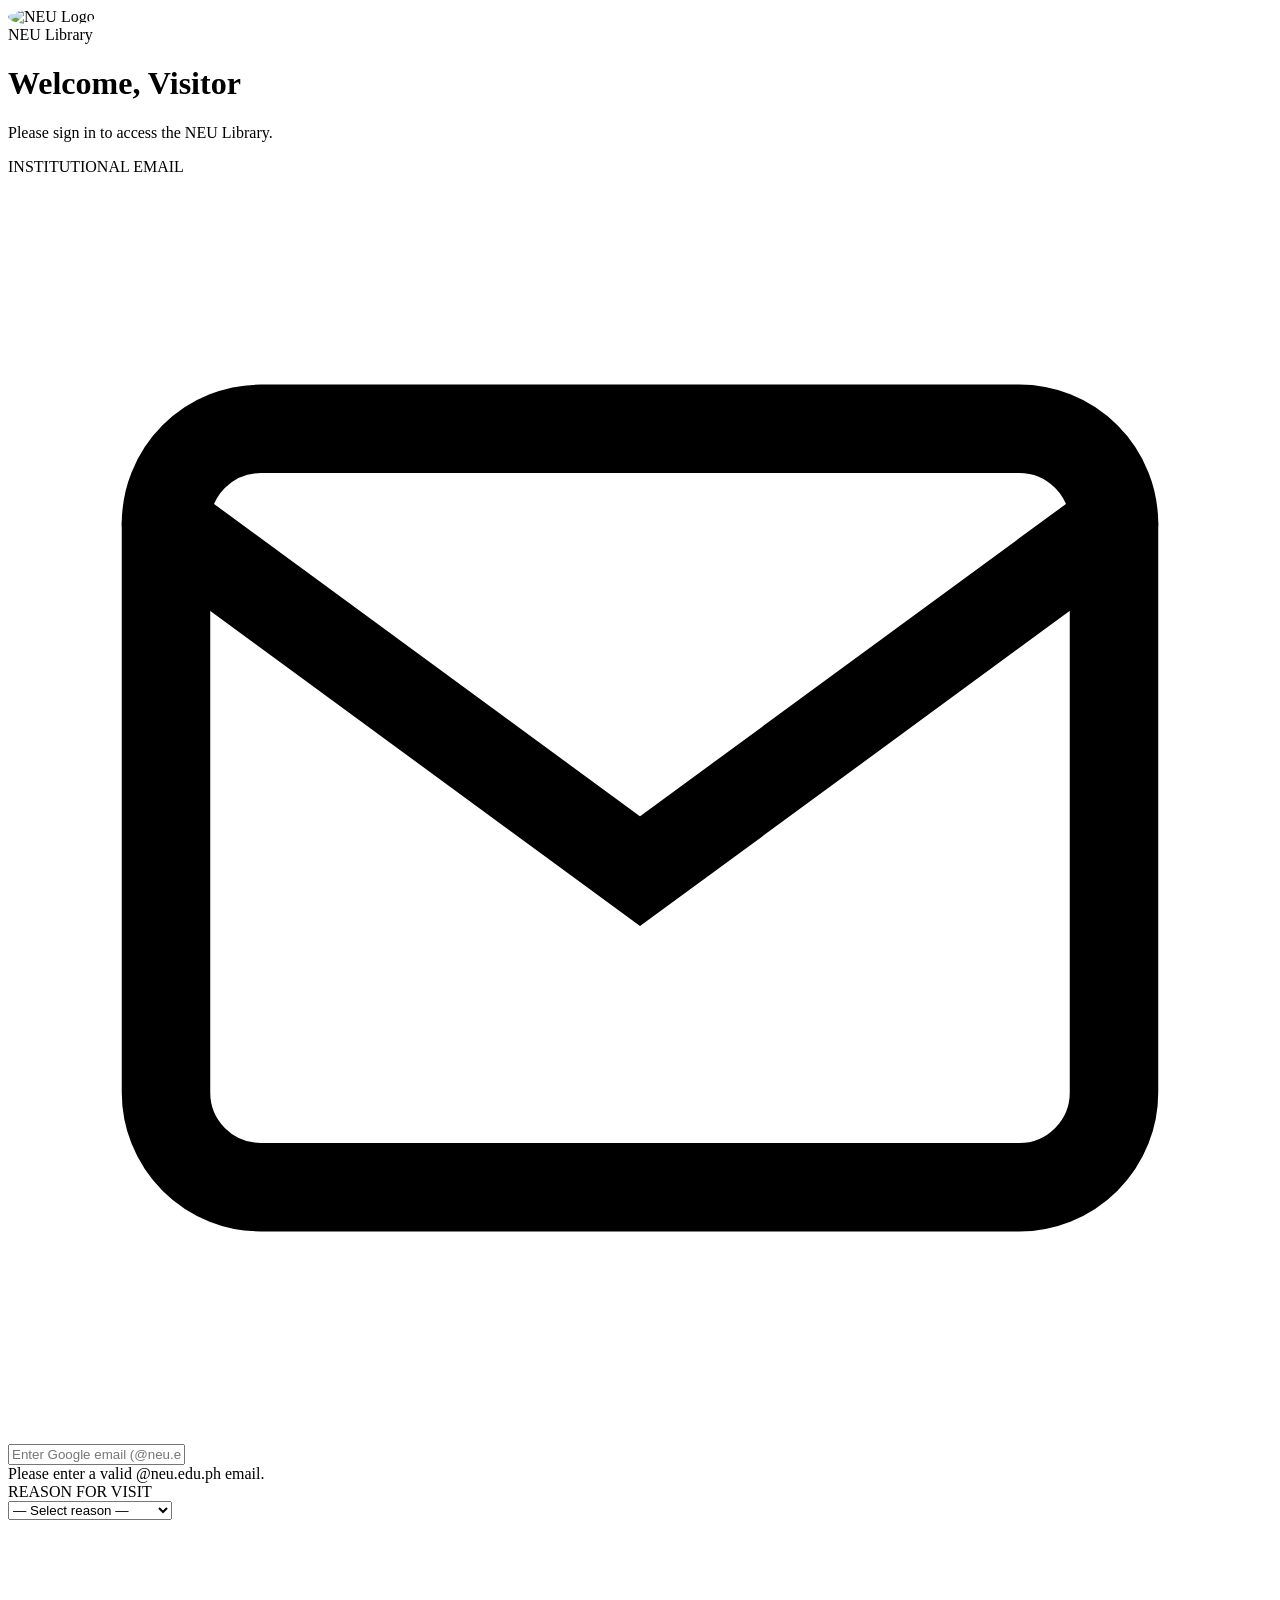
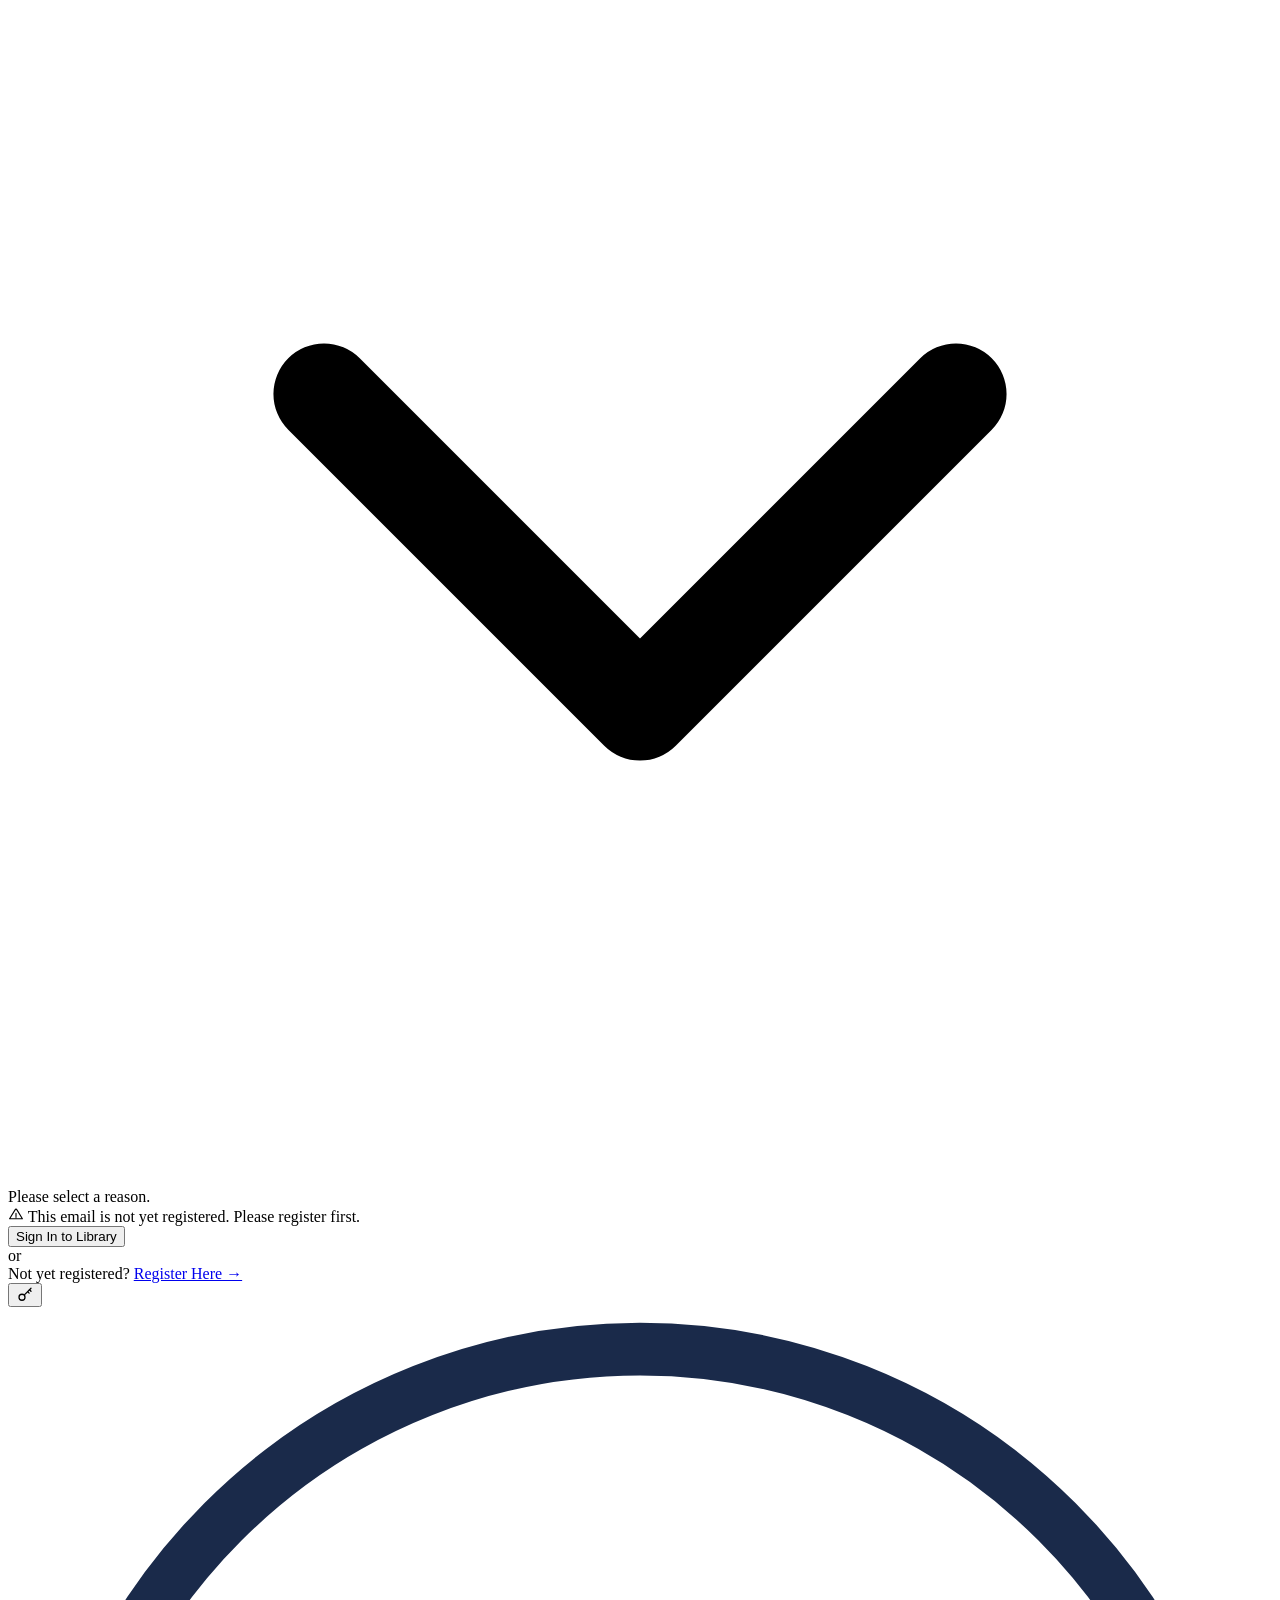
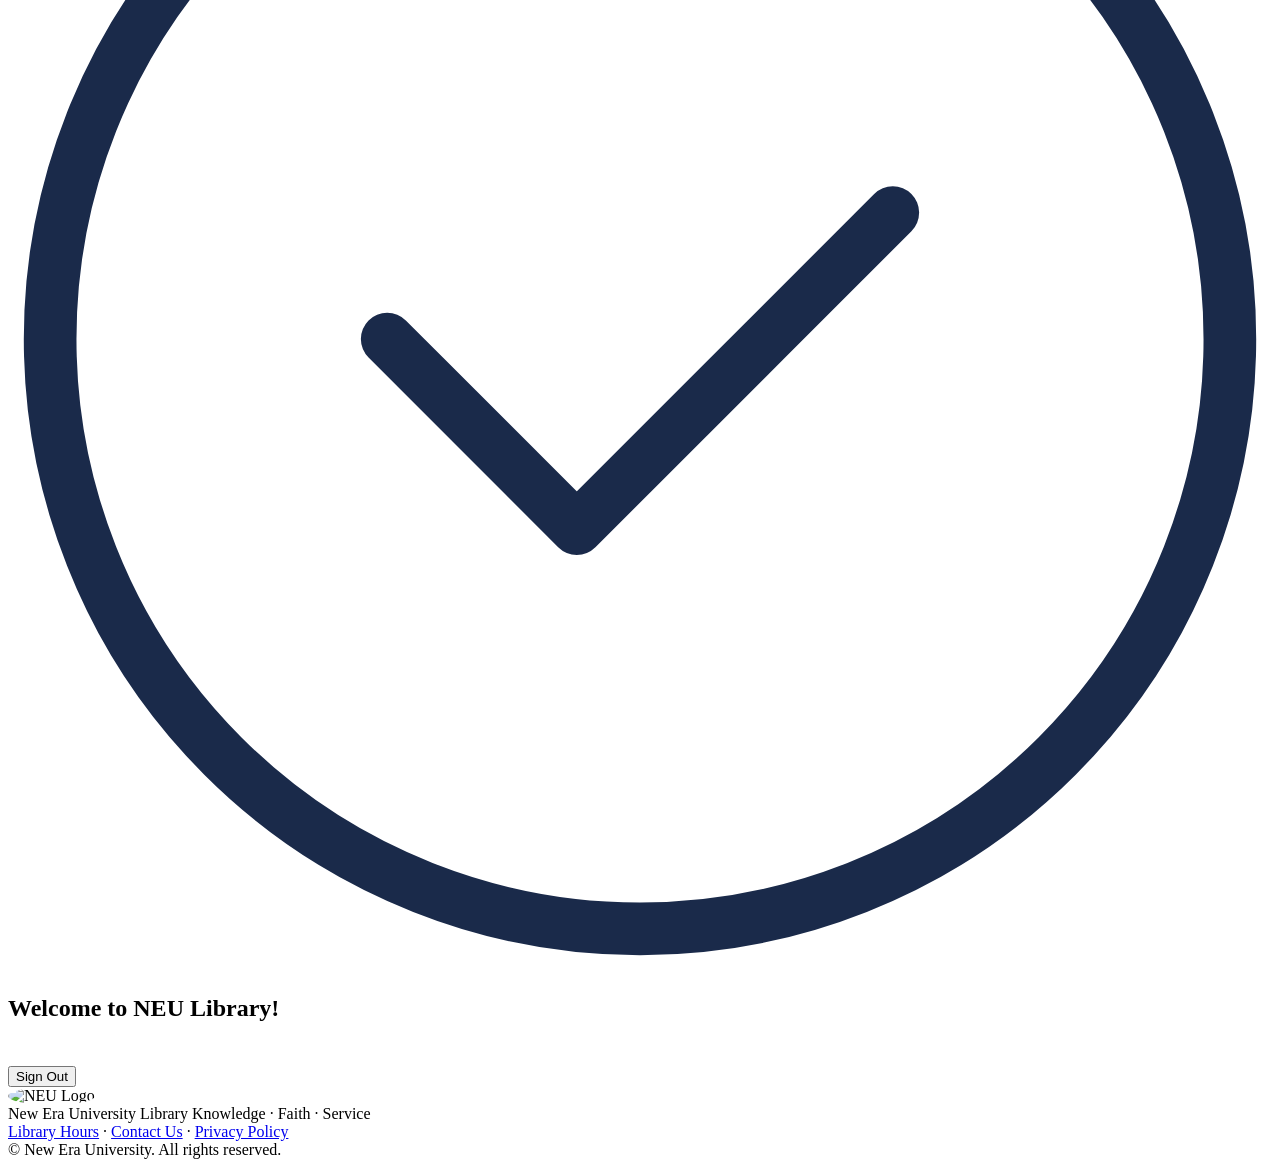
==== index.html @ ffec1030 "Update files" ====
<!DOCTYPE html>
<html lang="en">
<head>
  <meta charset="UTF-8" />
  <meta name="viewport" content="width=device-width, initial-scale=1.0"/>
  <title>NEU Library Visitor Log</title>
  <link rel="icon" type="image/png" href="pictures logo/logo.png"/>
  <link href="https://fonts.googleapis.com/css2?family=Playfair+Display:wght@500;700&family=DM+Sans:wght@300;400;500;600&display=swap" rel="stylesheet"/>
  <link rel="stylesheet" href="style.css"/>
</head>
<body>

  <!-- Navbar -->
  <nav class="navbar">
    <div class="nav-brand">
      <div class="nav-logo">
        <img src="pictures logo/logo.png" alt="NEU Logo" style="width:38px;height:38px;object-fit:contain;border-radius:50%;"/>
      </div>
      <span class="nav-title">NEU Library</span>
    </div>
  </nav>

  <!-- Background -->
  <div class="bg-overlay"></div>
  <div class="bg-image"></div>

  <!-- Main Content -->
  <main class="main-content">
    <div class="card" id="loginCard">
      <div class="card-header">
        <h1 class="card-title">Welcome, Visitor</h1>
        <p class="card-subtitle">Please sign in to access the NEU Library.</p>
      </div>

      <div class="form-group">
        <label class="form-label" for="email">INSTITUTIONAL EMAIL</label>
        <div class="input-wrapper">
          <svg class="input-icon" viewBox="0 0 20 20" fill="none">
            <path d="M2.5 5.5A1.5 1.5 0 014 4h12a1.5 1.5 0 011.5 1.5v9A1.5 1.5 0 0116 16H4a1.5 1.5 0 01-1.5-1.5v-9z" stroke="currentColor" stroke-width="1.4"/>
            <path d="M2.5 5.5l7.5 5.5 7.5-5.5" stroke="currentColor" stroke-width="1.4" stroke-linecap="round"/>
          </svg>
          <input
            type="email"
            id="email"
            class="form-input"
            placeholder="Enter Google email (@neu.edu.ph)"
            autocomplete="off"
          />
        </div>
        <span class="error-msg" id="emailError">Please enter a valid @neu.edu.ph email.</span>
      </div>

      <div class="form-group">
        <label class="form-label" for="reason">REASON FOR VISIT</label>
        <div class="select-wrapper">
          <select id="reason" class="form-select">
            <option value="">— Select reason —</option>
            <option value="study">Self-Study</option>
            <option value="research">Research</option>
            <option value="borrow">Book Borrowing</option>
            <option value="return">Book Return</option>
            <option value="group">Group Study</option>
            <option value="internet">Internet Access</option>
            <option value="thesis">Thesis / Capstone Work</option>
          </select>
          <svg class="select-arrow" viewBox="0 0 20 20" fill="none">
            <path d="M5 7.5l5 5 5-5" stroke="currentColor" stroke-width="1.6" stroke-linecap="round" stroke-linejoin="round"/>
          </svg>
        </div>
        <span class="error-msg" id="reasonError">Please select a reason.</span>
      </div>

      <div class="warning-box hidden" id="notRegisteredWarning">
        <svg viewBox="0 0 20 20" fill="none" width="16" height="16" style="flex-shrink:0">
          <path d="M9 4.5L2 16h16L11 4.5a1.15 1.15 0 00-2 0z" stroke="currentColor" stroke-width="1.4" stroke-linejoin="round"/>
          <path d="M10 9v4M10 14.5v.5" stroke="currentColor" stroke-width="1.4" stroke-linecap="round"/>
        </svg>
        <span>This email is not yet registered. Please register first.</span>
      </div>

      <button class="btn-primary" id="signInBtn">
        <span class="btn-text">Sign In to Library</span>
        <span class="btn-spinner" id="spinner"></span>
      </button>

      <div class="divider"><span>or</span></div>

      <div class="register-link">
        Not yet registered? <a href="register.html" class="register-anchor">Register Here →</a>
      </div>

      <button class="btn-secondary" id="adminBtn" title="Admin Dashboard">
        <svg viewBox="0 0 24 24" fill="none" width="18" height="18" style="display:inline-block;vertical-align:middle;">
          <circle cx="8" cy="15" r="4" stroke="currentColor" stroke-width="1.7"/>
          <path d="M11.5 11.5L20 3" stroke="currentColor" stroke-width="1.7" stroke-linecap="round"/>
          <path d="M18 5l2 2" stroke="currentColor" stroke-width="1.7" stroke-linecap="round"/>
          <path d="M16 8l1.5 1.5" stroke="currentColor" stroke-width="1.7" stroke-linecap="round"/>
        </svg>
      </button>
    </div>

    <!-- Success Card -->
    <div class="card success-card" id="successCard">
      <div class="success-icon">
        <svg viewBox="0 0 60 60" fill="none">
          <circle cx="30" cy="30" r="28" stroke="#1a2a4a" stroke-width="2.5"/>
          <path d="M18 30l9 9 15-15" stroke="#1a2a4a" stroke-width="2.5" stroke-linecap="round" stroke-linejoin="round"/>
        </svg>
      </div>
      <h2 class="success-title">Welcome to NEU Library!</h2>
      <div id="successBadge" class="success-badge"></div>
      <div id="successPurpose" class="success-purpose"></div>
      <p class="success-time" id="successTime"></p>
      <button class="btn-primary" id="signOutBtn" style="margin-top:1.5rem;">Sign Out</button>
    </div>
  </main>

  <!-- Footer -->
  <footer class="footer">
    <div class="footer-inner">
      <div class="footer-brand">
        <img src="pictures logo/logo.png" alt="NEU Logo" class="footer-logo" style="width:34px;height:34px;object-fit:contain;border-radius:50%;"/>
        <div class="footer-brand-text">
          <span class="footer-name">New Era University Library</span>
          <span class="footer-tagline">Knowledge · Faith · Service</span>
        </div>
      </div>

      <div class="footer-links">
        <a href="#" class="footer-link">Library Hours</a>
        <span class="footer-dot">·</span>
        <a href="#" class="footer-link">Contact Us</a>
        <span class="footer-dot">·</span>
        <a href="#" class="footer-link">Privacy Policy</a>
      </div>

      <div class="footer-copy">
        <span id="footerYear"></span> &copy; New Era University. All rights reserved.
      </div>
    </div>
  </footer>

  <script type="module" src="script.js"></script>
</body>
</html>
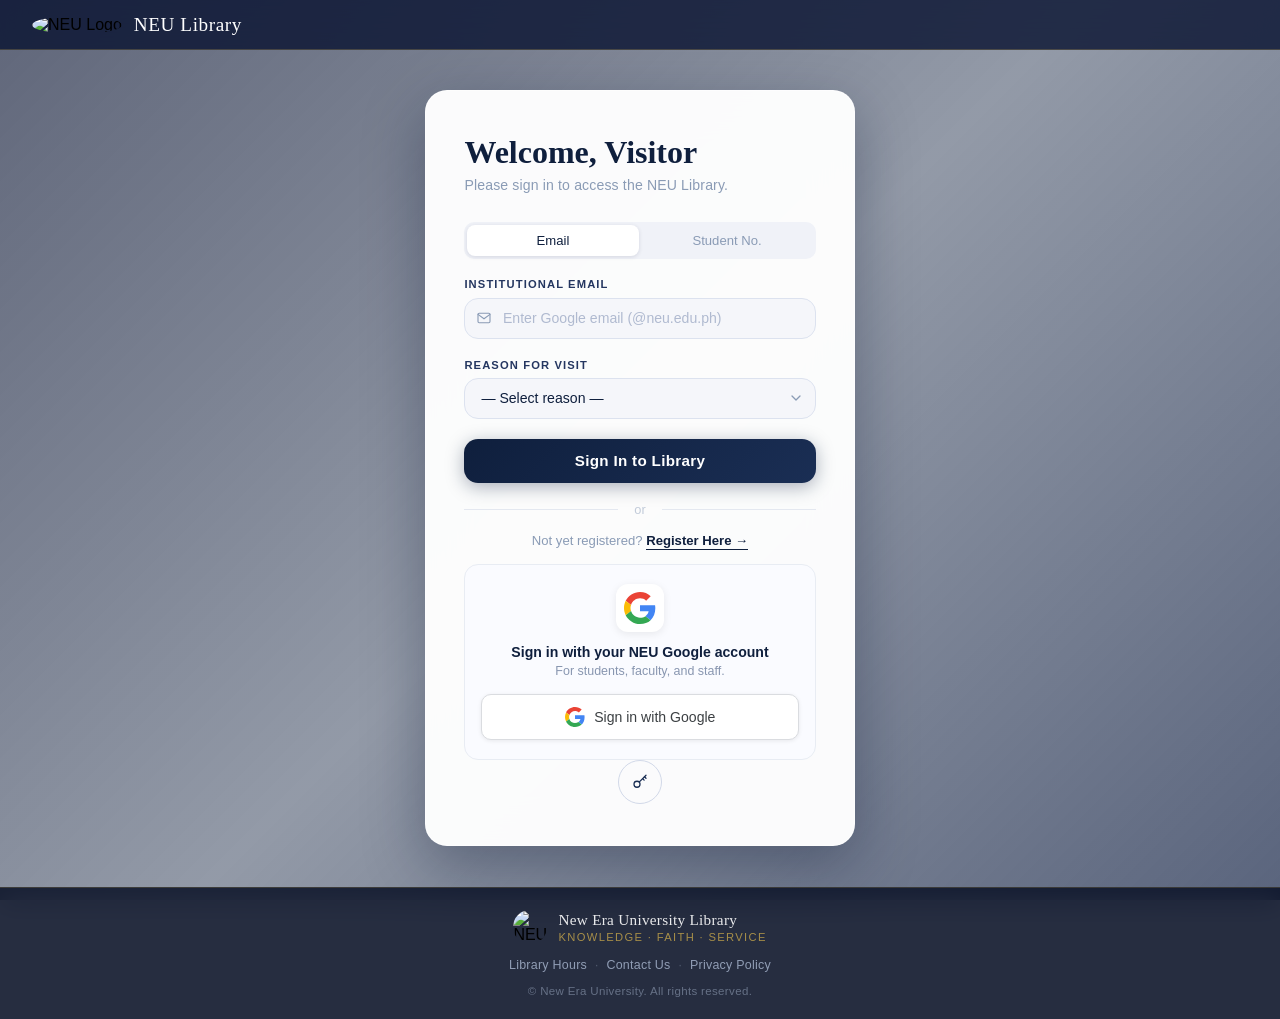
==== commit 5955c09c: "Updated" ====
--- a/index.html
+++ b/index.html
@@ -32,22 +32,39 @@
         <p class="card-subtitle">Please sign in to access the NEU Library.</p>
       </div>
 
-      <div class="form-group">
+      <!-- Toggle -->
+      <div class="signin-toggle">
+        <button class="toggle-opt active" id="toggleEmail">Email</button>
+        <button class="toggle-opt" id="toggleStudentNum">Student No.</button>
+      </div>
+
+      <!-- Email field -->
+      <div class="form-group" id="emailGroup">
         <label class="form-label" for="email">INSTITUTIONAL EMAIL</label>
         <div class="input-wrapper">
           <svg class="input-icon" viewBox="0 0 20 20" fill="none">
             <path d="M2.5 5.5A1.5 1.5 0 014 4h12a1.5 1.5 0 011.5 1.5v9A1.5 1.5 0 0116 16H4a1.5 1.5 0 01-1.5-1.5v-9z" stroke="currentColor" stroke-width="1.4"/>
             <path d="M2.5 5.5l7.5 5.5 7.5-5.5" stroke="currentColor" stroke-width="1.4" stroke-linecap="round"/>
           </svg>
-          <input
-            type="email"
-            id="email"
-            class="form-input"
-            placeholder="Enter Google email (@neu.edu.ph)"
-            autocomplete="off"
-          />
+          <input type="email" id="email" class="form-input"
+            placeholder="Enter Google email (@neu.edu.ph)" autocomplete="off"/>
         </div>
         <span class="error-msg" id="emailError">Please enter a valid @neu.edu.ph email.</span>
+      </div>
+
+      <!-- Student Number field -->
+      <div class="form-group" id="studentNumGroup" style="display:none;">
+        <label class="form-label">STUDENT NUMBER</label>
+        <div class="input-wrapper">
+          <svg class="input-icon" viewBox="0 0 20 20" fill="none">
+            <rect x="3" y="5" width="14" height="10" rx="2" stroke="currentColor" stroke-width="1.4"/>
+            <path d="M7 9h2M7 12h6" stroke="currentColor" stroke-width="1.3" stroke-linecap="round"/>
+          </svg>
+          <input type="text" id="studentNumInput" class="form-input"
+            placeholder="e.g. 24-10942-984" maxlength="12"
+            oninput="autoFormatStudentNum(this)"/>
+        </div>
+        <span class="error-msg" id="studentNumError">Invalid format. Use: 24-10942-984</span>
       </div>
 
       <div class="form-group">
@@ -75,7 +92,7 @@
           <path d="M9 4.5L2 16h16L11 4.5a1.15 1.15 0 00-2 0z" stroke="currentColor" stroke-width="1.4" stroke-linejoin="round"/>
           <path d="M10 9v4M10 14.5v.5" stroke="currentColor" stroke-width="1.4" stroke-linecap="round"/>
         </svg>
-        <span>This email is not yet registered. Please register first.</span>
+        <span id="warningText">This email is not yet registered. Please register first.</span>
       </div>
 
       <button class="btn-primary" id="signInBtn">
@@ -87,6 +104,29 @@
 
       <div class="register-link">
         Not yet registered? <a href="register.html" class="register-anchor">Register Here →</a>
+      </div>
+
+      <!-- Google Sign In -->
+      <div class="google-signin-box">
+        <div class="google-signin-icon">
+          <svg viewBox="0 0 48 48" width="32" height="32">
+            <path fill="#EA4335" d="M24 9.5c3.54 0 6.71 1.22 9.21 3.6l6.85-6.85C35.9 2.38 30.47 0 24 0 14.62 0 6.51 5.38 2.56 13.22l7.98 6.19C12.43 13.72 17.74 9.5 24 9.5z"/>
+            <path fill="#4285F4" d="M46.98 24.55c0-1.57-.15-3.09-.38-4.55H24v9.02h12.94c-.58 2.96-2.26 5.48-4.78 7.18l7.73 6c4.51-4.18 7.09-10.36 7.09-17.65z"/>
+            <path fill="#FBBC05" d="M10.53 28.59c-.48-1.45-.76-2.99-.76-4.59s.27-3.14.76-4.59l-7.98-6.19C.92 16.46 0 20.12 0 24c0 3.88.92 7.54 2.56 10.78l7.97-6.19z"/>
+            <path fill="#34A853" d="M24 48c6.48 0 11.93-2.13 15.89-5.81l-7.73-6c-2.15 1.45-4.92 2.3-8.16 2.3-6.26 0-11.57-4.22-13.47-9.91l-7.98 6.19C6.51 42.62 14.62 48 24 48z"/>
+          </svg>
+        </div>
+        <p class="google-signin-title">Sign in with your NEU Google account</p>
+        <p class="google-signin-sub">For students, faculty, and staff.</p>
+        <button class="btn-google" id="googleSignInBtn">
+          <svg viewBox="0 0 48 48" width="20" height="20">
+            <path fill="#EA4335" d="M24 9.5c3.54 0 6.71 1.22 9.21 3.6l6.85-6.85C35.9 2.38 30.47 0 24 0 14.62 0 6.51 5.38 2.56 13.22l7.98 6.19C12.43 13.72 17.74 9.5 24 9.5z"/>
+            <path fill="#4285F4" d="M46.98 24.55c0-1.57-.15-3.09-.38-4.55H24v9.02h12.94c-.58 2.96-2.26 5.48-4.78 7.18l7.73 6c4.51-4.18 7.09-10.36 7.09-17.65z"/>
+            <path fill="#FBBC05" d="M10.53 28.59c-.48-1.45-.76-2.99-.76-4.59s.27-3.14.76-4.59l-7.98-6.19C.92 16.46 0 20.12 0 24c0 3.88.92 7.54 2.56 10.78l7.97-6.19z"/>
+            <path fill="#34A853" d="M24 48c6.48 0 11.93-2.13 15.89-5.81l-7.73-6c-2.15 1.45-4.92 2.3-8.16 2.3-6.26 0-11.57-4.22-13.47-9.91l-7.98 6.19C6.51 42.62 14.62 48 24 48z"/>
+          </svg>
+          Sign in with Google
+        </button>
       </div>
 
       <button class="btn-secondary" id="adminBtn" title="Admin Dashboard">
--- a/style.css
+++ b/style.css
@@ -0,0 +1,718 @@
+/* ===========================
+   CSS Variables & Reset
+=========================== */
+*, *::before, *::after {
+  box-sizing: border-box;
+  margin: 0;
+  padding: 0;
+}
+
+:root {
+  --navy: #0f1f3d;
+  --navy-mid: #1a2e54;
+  --navy-light: #243660;
+  --accent: #c8a84b;
+  --accent-light: #e2c97e;
+  --white: #ffffff;
+  --off-white: #f5f6fa;
+  --text-muted: #8a9bb5;
+  --error: #e05a5a;
+  --radius: 14px;
+  --shadow: 0 20px 60px rgba(10, 20, 50, 0.35);
+}
+
+html, body {
+  height: 100%;
+}
+
+body {
+  font-family: 'DM Sans', sans-serif;
+  min-height: 100vh;
+  display: flex;
+  flex-direction: column;
+  overflow-x: hidden;
+  position: relative;
+}
+
+/* ===========================
+   Background
+=========================== */
+.bg-image {
+  position: fixed;
+  inset: 0;
+  background-image: url('pictures logo/background.jpg');
+  background-size: cover;
+  background-position: center;
+  z-index: -2;
+  transform: scale(1.03);
+  animation: subtleZoom 20s ease-in-out infinite alternate;
+}
+
+@keyframes subtleZoom {
+  from { transform: scale(1.03); }
+  to   { transform: scale(1.08); }
+}
+
+.bg-overlay {
+  position: fixed;
+  inset: 0;
+  background: linear-gradient(
+    135deg,
+    rgba(10, 20, 50, 0.65) 0%,
+    rgba(15, 31, 61, 0.45) 50%,
+    rgba(20, 35, 70, 0.70) 100%
+  );
+  z-index: -1;
+}
+
+/* ===========================
+   Navbar
+=========================== */
+.navbar {
+  position: relative;
+  z-index: 10;
+  background: rgba(10, 20, 50, 0.82);
+  backdrop-filter: blur(14px);
+  -webkit-backdrop-filter: blur(14px);
+  border-bottom: 1px solid rgba(200, 168, 75, 0.25);
+  padding: 0.85rem 2rem;
+  display: flex;
+  align-items: center;
+}
+
+.nav-brand {
+  display: flex;
+  align-items: center;
+  gap: 0.75rem;
+}
+
+.nav-logo svg {
+  width: 38px;
+  height: 38px;
+}
+
+.nav-title {
+  font-family: 'Playfair Display', serif;
+  font-size: 1.2rem;
+  color: var(--white);
+  letter-spacing: 0.03em;
+}
+
+/* ===========================
+   Main Content
+=========================== */
+.main-content {
+  flex: 1;
+  display: flex;
+  align-items: center;
+  justify-content: center;
+  padding: 2.5rem 1.5rem;
+  position: relative;
+  z-index: 1;
+}
+
+/* ===========================
+   Card
+=========================== */
+.card {
+  background: rgba(255, 255, 255, 0.97);
+  backdrop-filter: blur(20px);
+  -webkit-backdrop-filter: blur(20px);
+  border-radius: 22px;
+  padding: 2.6rem 2.4rem;
+  width: 100%;
+  max-width: 430px;
+  box-shadow: var(--shadow);
+  border: 1px solid rgba(255, 255, 255, 0.6);
+  animation: cardIn 0.55s cubic-bezier(0.16, 1, 0.3, 1) both;
+}
+
+@keyframes cardIn {
+  from {
+    opacity: 0;
+    transform: translateY(28px) scale(0.97);
+  }
+  to {
+    opacity: 1;
+    transform: translateY(0) scale(1);
+  }
+}
+
+.card-header {
+  margin-bottom: 1.8rem;
+}
+
+.card-title {
+  font-family: 'Playfair Display', serif;
+  font-size: 2rem;
+  color: var(--navy);
+  font-weight: 700;
+  line-height: 1.2;
+  margin-bottom: 0.4rem;
+}
+
+.card-subtitle {
+  font-size: 0.88rem;
+  color: var(--text-muted);
+  font-weight: 400;
+  letter-spacing: 0.01em;
+}
+
+/* ===========================
+   Form Groups
+=========================== */
+.form-group {
+  margin-bottom: 1.25rem;
+  position: relative;
+}
+
+.form-label {
+  display: block;
+  font-size: 0.7rem;
+  font-weight: 600;
+  letter-spacing: 0.1em;
+  color: var(--navy-light);
+  margin-bottom: 0.45rem;
+  text-transform: uppercase;
+}
+
+/* Input */
+.input-wrapper {
+  position: relative;
+}
+
+.input-icon {
+  position: absolute;
+  left: 12px;
+  top: 50%;
+  transform: translateY(-50%);
+  width: 16px;
+  height: 16px;
+  color: var(--text-muted);
+  pointer-events: none;
+  transition: color 0.2s;
+}
+
+.form-input {
+  width: 100%;
+  padding: 0.72rem 1rem 0.72rem 2.35rem;
+  font-family: 'DM Sans', sans-serif;
+  font-size: 0.88rem;
+  color: var(--navy);
+  background: var(--off-white);
+  border: 1.5px solid #dce2ef;
+  border-radius: var(--radius);
+  outline: none;
+  transition: border-color 0.2s, box-shadow 0.2s, background 0.2s;
+}
+
+.form-input::placeholder {
+  color: #b0bad0;
+}
+
+.form-input:focus {
+  border-color: var(--navy-mid);
+  background: #fff;
+  box-shadow: 0 0 0 3.5px rgba(26, 46, 84, 0.1);
+}
+
+.form-input:focus + .input-icon,
+.input-wrapper:focus-within .input-icon {
+  color: var(--navy-mid);
+}
+
+/* Select */
+.select-wrapper {
+  position: relative;
+}
+
+.form-select {
+  width: 100%;
+  padding: 0.72rem 2.2rem 0.72rem 1rem;
+  font-family: 'DM Sans', sans-serif;
+  font-size: 0.88rem;
+  color: var(--navy);
+  background: var(--off-white);
+  border: 1.5px solid #dce2ef;
+  border-radius: var(--radius);
+  outline: none;
+  appearance: none;
+  -webkit-appearance: none;
+  cursor: pointer;
+  transition: border-color 0.2s, box-shadow 0.2s, background 0.2s;
+}
+
+.form-select:focus {
+  border-color: var(--navy-mid);
+  background: #fff;
+  box-shadow: 0 0 0 3.5px rgba(26, 46, 84, 0.1);
+}
+
+.select-arrow {
+  position: absolute;
+  right: 12px;
+  top: 50%;
+  transform: translateY(-50%);
+  width: 16px;
+  height: 16px;
+  color: var(--text-muted);
+  pointer-events: none;
+  transition: transform 0.2s, color 0.2s;
+}
+
+.select-wrapper:focus-within .select-arrow {
+  color: var(--navy-mid);
+  transform: translateY(-50%) rotate(180deg);
+}
+
+/* Error message */
+.error-msg {
+  display: none;
+  font-size: 0.75rem;
+  color: var(--error);
+  margin-top: 0.3rem;
+  padding-left: 0.2rem;
+  animation: fadeIn 0.2s ease;
+}
+
+.error-msg.show {
+  display: block;
+}
+
+.form-input.invalid,
+.form-select.invalid {
+  border-color: var(--error);
+  background: #fff8f8;
+}
+
+/* ===========================
+   Buttons
+=========================== */
+.btn-primary {
+  width: 100%;
+  padding: 0.85rem 1.5rem;
+  background: linear-gradient(135deg, var(--navy) 0%, var(--navy-mid) 100%);
+  color: var(--white);
+  font-family: 'DM Sans', sans-serif;
+  font-size: 0.95rem;
+  font-weight: 600;
+  border: none;
+  border-radius: var(--radius);
+  cursor: pointer;
+  letter-spacing: 0.02em;
+  position: relative;
+  overflow: hidden;
+  display: flex;
+  align-items: center;
+  justify-content: center;
+  gap: 0.6rem;
+  transition: transform 0.18s, box-shadow 0.18s, filter 0.18s;
+  box-shadow: 0 4px 18px rgba(15, 31, 61, 0.35);
+  margin-top: 0.5rem;
+}
+
+.btn-primary::after {
+  content: '';
+  position: absolute;
+  inset: 0;
+  background: linear-gradient(135deg, rgba(255,255,255,0.08) 0%, transparent 100%);
+  opacity: 0;
+  transition: opacity 0.2s;
+}
+
+.btn-primary:hover {
+  transform: translateY(-2px);
+  box-shadow: 0 8px 28px rgba(15, 31, 61, 0.45);
+  filter: brightness(1.05);
+}
+
+.btn-primary:hover::after { opacity: 1; }
+
+.btn-primary:active {
+  transform: translateY(0);
+  box-shadow: 0 3px 10px rgba(15, 31, 61, 0.3);
+}
+
+.btn-primary.loading {
+  pointer-events: none;
+  opacity: 0.85;
+}
+
+/* Spinner */
+.btn-spinner {
+  display: none;
+  width: 16px;
+  height: 16px;
+  border: 2px solid rgba(255,255,255,0.35);
+  border-top-color: white;
+  border-radius: 50%;
+  animation: spin 0.75s linear infinite;
+}
+
+.btn-primary.loading .btn-spinner { display: inline-block; }
+.btn-primary.loading .btn-text { opacity: 0.7; }
+
+@keyframes spin {
+  to { transform: rotate(360deg); }
+}
+
+/* Divider */
+.divider {
+  display: flex;
+  align-items: center;
+  gap: 1rem;
+  margin: 1.2rem 0 1rem;
+  color: #c2cbd9;
+  font-size: 0.8rem;
+}
+
+.divider::before,
+.divider::after {
+  content: '';
+  flex: 1;
+  height: 1px;
+  background: #e4e8f0;
+}
+
+/* Secondary Button */
+.btn-secondary {
+  width: 44px;
+  height: 44px;
+  padding: 0;
+  background: transparent;
+  color: var(--navy-mid);
+  border: 1.5px solid #d1d8e8;
+  border-radius: 50%;
+  cursor: pointer;
+  display: flex;
+  align-items: center;
+  justify-content: center;
+  margin: 0 auto;
+  transition: border-color 0.2s, background 0.2s, color 0.2s;
+}
+
+.btn-secondary:hover {
+  background: var(--off-white);
+  border-color: var(--navy-light);
+  color: var(--navy);
+}
+
+/* ===========================
+   Success Card
+=========================== */
+.success-card {
+  display: none;
+  text-align: center;
+  animation: cardIn 0.5s cubic-bezier(0.16, 1, 0.3, 1) both;
+}
+
+.success-card.visible {
+  display: block;
+}
+
+.success-icon {
+  margin: 0 auto 1.4rem;
+  width: 72px;
+  height: 72px;
+  animation: popIn 0.5s cubic-bezier(0.34, 1.56, 0.64, 1) 0.1s both;
+}
+
+.success-icon svg {
+  width: 100%;
+  height: 100%;
+}
+
+@keyframes popIn {
+  from { transform: scale(0.4); opacity: 0; }
+  to   { transform: scale(1); opacity: 1; }
+}
+
+.success-title {
+  font-family: 'Playfair Display', serif;
+  font-size: 1.7rem;
+  color: var(--navy);
+  margin-bottom: 0.6rem;
+}
+
+.success-msg {
+  font-size: 0.9rem;
+  color: var(--text-muted);
+  margin-bottom: 0.3rem;
+}
+
+.success-badge {
+  display: inline-block;
+  background: var(--navy);
+  color: #fff;
+  font-size: 0.72rem;
+  font-weight: 700;
+  letter-spacing: 0.12em;
+  text-transform: uppercase;
+  padding: 0.4rem 1.1rem;
+  border-radius: 20px;
+  margin: 0.6rem auto 0.3rem;
+}
+
+.success-purpose {
+  display: inline-flex;
+  align-items: center;
+  gap: 0.4rem;
+  background: #f4f6fb;
+  border: 1.5px solid #dce2ef;
+  color: var(--navy);
+  font-size: 0.82rem;
+  font-weight: 500;
+  padding: 0.35rem 1rem;
+  border-radius: 20px;
+  margin: 0.4rem auto 0.1rem;
+}
+
+.success-time {
+  font-size: 0.82rem;
+  color: var(--accent);
+  font-weight: 600;
+  letter-spacing: 0.04em;
+}
+
+@keyframes fadeIn {
+  from { opacity: 0; transform: translateY(-4px); }
+  to   { opacity: 1; transform: translateY(0); }
+}
+
+/* ===========================
+   Footer
+=========================== */
+.footer {
+  position: relative;
+  z-index: 5;
+  background: rgba(8, 16, 38, 0.88);
+  backdrop-filter: blur(14px);
+  -webkit-backdrop-filter: blur(14px);
+  border-top: 1px solid rgba(200, 168, 75, 0.2);
+  padding: 1.4rem 2rem;
+}
+
+.footer-inner {
+  max-width: 960px;
+  margin: 0 auto;
+  display: flex;
+  flex-direction: column;
+  align-items: center;
+  gap: 0.85rem;
+  text-align: center;
+}
+
+.footer-brand {
+  display: flex;
+  align-items: center;
+  gap: 0.7rem;
+}
+
+.footer-logo {
+  width: 34px;
+  height: 34px;
+  flex-shrink: 0;
+}
+
+.footer-brand-text {
+  display: flex;
+  flex-direction: column;
+  align-items: flex-start;
+  gap: 0.1rem;
+}
+
+.footer-name {
+  font-family: 'Playfair Display', serif;
+  font-size: 0.95rem;
+  color: rgba(255,255,255,0.9);
+  letter-spacing: 0.02em;
+}
+
+.footer-tagline {
+  font-size: 0.7rem;
+  color: rgba(200, 168, 75, 0.8);
+  letter-spacing: 0.12em;
+  text-transform: uppercase;
+  font-weight: 500;
+}
+
+.footer-links {
+  display: flex;
+  align-items: center;
+  gap: 0.5rem;
+  flex-wrap: wrap;
+  justify-content: center;
+}
+
+.footer-link {
+  font-size: 0.78rem;
+  color: rgba(180, 195, 220, 0.75);
+  text-decoration: none;
+  letter-spacing: 0.02em;
+  transition: color 0.2s;
+}
+
+.footer-link:hover {
+  color: var(--accent-light);
+}
+
+.footer-dot {
+  color: rgba(180, 195, 220, 0.3);
+  font-size: 0.75rem;
+}
+
+.footer-copy {
+  font-size: 0.72rem;
+  color: rgba(180, 195, 220, 0.45);
+  letter-spacing: 0.03em;
+}
+
+@media (max-width: 480px) {
+  .footer {
+    padding: 1.2rem 1.2rem;
+  }
+
+  .footer-brand-text {
+    align-items: flex-start;
+  }
+}
+
+@media (max-width: 480px) {
+  .card {
+    padding: 2rem 1.5rem;
+    border-radius: 18px;
+  }
+
+  .card-title {
+    font-size: 1.7rem;
+  }
+}
+
+/* Register eye button */
+.eye-btn-reg {
+  position: absolute; right: 10px; top: 50%; transform: translateY(-50%);
+  background: none; border: none; cursor: pointer; color: var(--text-muted);
+  display: flex; align-items: center; padding: 2px;
+  transition: color .2s;
+}
+.eye-btn-reg:hover { color: var(--navy); }
+
+/* Sign-in toggle */
+.signin-toggle {
+  display: flex;
+  background: #f0f2f8;
+  border-radius: 10px;
+  padding: 3px;
+  margin-bottom: 1.2rem;
+  gap: 3px;
+}
+.toggle-opt {
+  flex: 1; padding: .5rem;
+  font-family: 'DM Sans', sans-serif;
+  font-size: .82rem; font-weight: 500;
+  border: none; border-radius: 8px;
+  background: transparent; color: var(--text-muted);
+  cursor: pointer; transition: .2s;
+}
+.toggle-opt.active {
+  background: #fff;
+  color: var(--navy);
+  box-shadow: 0 1px 4px rgba(10,20,50,.12);
+}
+
+/* Google Sign In Box */
+.google-signin-box {
+  margin-top: 1rem;
+  border: 1.5px solid #e8ecf3;
+  border-radius: 14px;
+  padding: 1.2rem 1rem;
+  text-align: center;
+  background: #fafbff;
+}
+.google-signin-icon {
+  width: 48px; height: 48px;
+  background: #fff;
+  border-radius: 12px;
+  display: flex; align-items: center; justify-content: center;
+  margin: 0 auto .7rem;
+  box-shadow: 0 2px 8px rgba(0,0,0,.08);
+}
+.google-signin-title {
+  font-size: .88rem; font-weight: 600;
+  color: var(--navy); margin-bottom: .25rem;
+}
+.google-signin-sub {
+  font-size: .78rem; color: #8896b0; margin-bottom: 1rem;
+}
+.btn-google {
+  display: flex; align-items: center; justify-content: center;
+  gap: .6rem; width: 100%;
+  padding: .75rem 1rem;
+  background: #fff; color: #3c4043;
+  border: 1.5px solid #dadce0; border-radius: 10px;
+  font-family: 'DM Sans', sans-serif;
+  font-size: .88rem; font-weight: 500;
+  cursor: pointer; transition: .2s;
+  box-shadow: 0 1px 4px rgba(0,0,0,.08);
+}
+.btn-google:hover {
+  background: #f8f9fe;
+  border-color: #4285F4;
+  box-shadow: 0 2px 8px rgba(66,133,244,.2);
+}
+
+/* Warning box */
+.warning-box {
+  display: flex;
+  align-items: center;
+  gap: .6rem;
+  background: #fff8ec;
+  border: 1.5px solid #f4c06a;
+  border-radius: 10px;
+  padding: .7rem 1rem;
+  font-size: .82rem;
+  color: #7a4f00;
+  margin-bottom: .8rem;
+  animation: fadeIn .25s ease;
+}
+.warning-box.hidden { display: none; }
+.warning-link {
+  font-weight: 700;
+  color: #7a4f00;
+  text-decoration: underline;
+}
+.warning-link:hover { color: #4a2f00; }
+
+/* Register link */
+.register-link {
+  text-align: center;
+  font-size: 0.82rem;
+  color: var(--text-muted);
+  margin-bottom: 0.5rem;
+}
+.register-anchor {
+  color: var(--navy);
+  font-weight: 600;
+  text-decoration: none;
+  border-bottom: 1.5px solid var(--navy);
+  padding-bottom: 1px;
+  transition: color 0.2s, border-color 0.2s;
+}
+.register-anchor:hover {
+  color: var(--navy-light);
+  border-color: var(--navy-light);
+}
+
+/* ── Program dropdown groups ── */
+.form-select optgroup {
+  font-size: .75rem;
+  font-weight: 700;
+  color: #8a9bb5;
+  background: #f4f6fb;
+}
+.form-select option {
+  font-size: .88rem;
+  font-weight: 400;
+  color: #0f1f3d;
+  padding: .3rem;
+}
